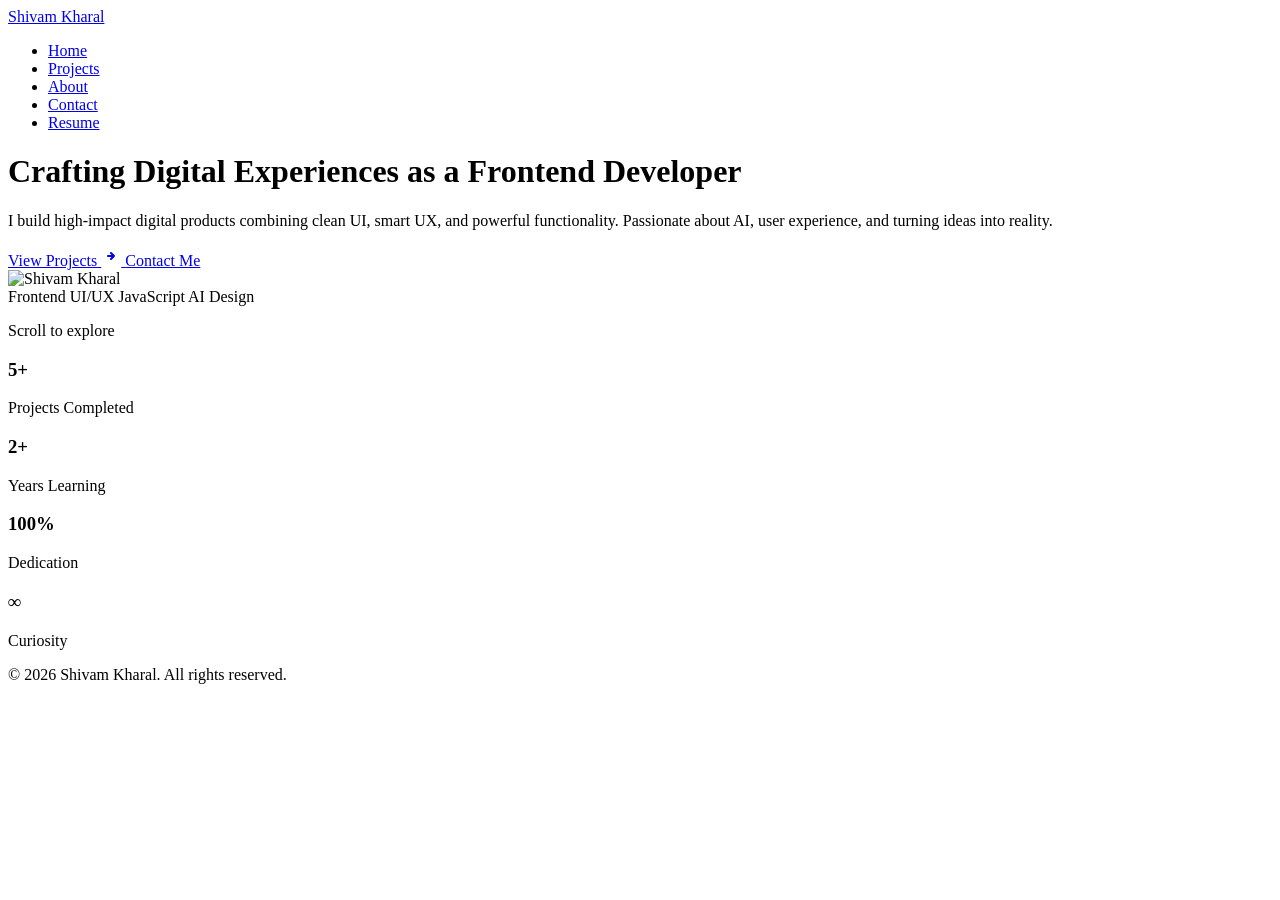
==== index.html @ 294f4e60 "added index.html" ====
<!DOCTYPE html>
<html lang="en">
<head>
    <meta charset="UTF-8">
    <meta name="viewport" content="width=device-width, initial-scale=1.0">
    <meta name="description" content="Shivam Kharal - Aspiring Software Engineer | Frontend Developer | AI & Digital Creator">
    <title>Shivam Kharal | Frontend Developer & AI Creator</title>
    
    <link rel="stylesheet" href="css/style.css">
    <link rel="stylesheet" href="css/animations.css">
    <link rel="stylesheet" href="css/home.css">
</head>
<body>
    <!-- Navigation -->
    <nav class="navbar">
        <div class="navbar-container">
            <a href="index.html" class="navbar-logo">Shivam Kharal</a>
            <ul class="nav-menu">
                <li class="nav-item"><a href="index.html" class="nav-link active" data-page="home">Home</a></li>
                <li class="nav-item"><a href="projects.html" class="nav-link" data-page="projects">Projects</a></li>
                <li class="nav-item"><a href="about.html" class="nav-link" data-page="about">About</a></li>
                <li class="nav-item"><a href="contact.html" class="nav-link" data-page="contact">Contact</a></li>
                <li class="nav-item"><a href="#" class="nav-link nav-cta" onclick="event.preventDefault();">Resume</a></li>
            </ul>
        </div>
    </nav>

    <!-- Hero Section -->
    <main class="hero-container">
        <div class="hero-content">
            <div class="hero-text">
                <h1 class="hero-title">
                    Crafting Digital Experiences
                    <span class="gradient-text">as a Frontend Developer</span>
                </h1>
                <p class="hero-subtitle">
                    I build high-impact digital products combining clean UI, smart UX, and powerful functionality. Passionate about AI, user experience, and turning ideas into reality.
                </p>
                <div class="hero-cta">
                    <a href="projects.html" class="btn btn-primary">
                        View Projects
                        <svg width="20" height="20" viewBox="0 0 20 20" fill="none">
                            <path d="M7 10H13M13 10L10 7M13 10L10 13" stroke="currentColor" stroke-width="2" stroke-linecap="round" stroke-linejoin="round"/>
                        </svg>
                    </a>
                    <a href="contact.html" class="btn btn-secondary">Contact Me</a>
                </div>
            </div>

            <div class="hero-visual">
                <div class="glow-orb orb-1"></div>
                <div class="glow-orb orb-2"></div>
                <div class="hero-image-container">
                    <img id="heroImage" src="shivam Kharal photo 2.jpg" alt="Shivam Kharal" class="hero-profile-image">
                </div>
                <div class="tech-keywords">
                    <span class="keyword float-1">Frontend</span>
                    <span class="keyword float-2">UI/UX</span>
                    <span class="keyword float-3">JavaScript</span>
                    <span class="keyword float-4">AI</span>
                    <span class="keyword float-5">Design</span>
                </div>
            </div>
        </div>

        <!-- Scroll Indicator -->
        <div class="scroll-indicator">
            <div class="scroll-dot"></div>
            <p>Scroll to explore</p>
        </div>
    </main>

    <!-- Quick Stats -->
    <section class="stats-section">
        <div class="stats-container">
            <div class="stat-card">
                <h3>5+</h3>
                <p>Projects Completed</p>
            </div>
            <div class="stat-card">
                <h3>2+</h3>
                <p>Years Learning</p>
            </div>
            <div class="stat-card">
                <h3>100%</h3>
                <p>Dedication</p>
            </div>
            <div class="stat-card">
                <h3>∞</h3>
                <p>Curiosity</p>
            </div>
        </div>
    </section>

    <!-- Footer -->
    <footer class="footer">
        <div class="footer-content">
            <p>&copy; 2026 Shivam Kharal. All rights reserved.</p>
        </div>
    </footer>

    <script src="js/data.js"></script>
    <script src="js/main.js"></script>
    <script src="js/home.js"></script>
</body>
</html>
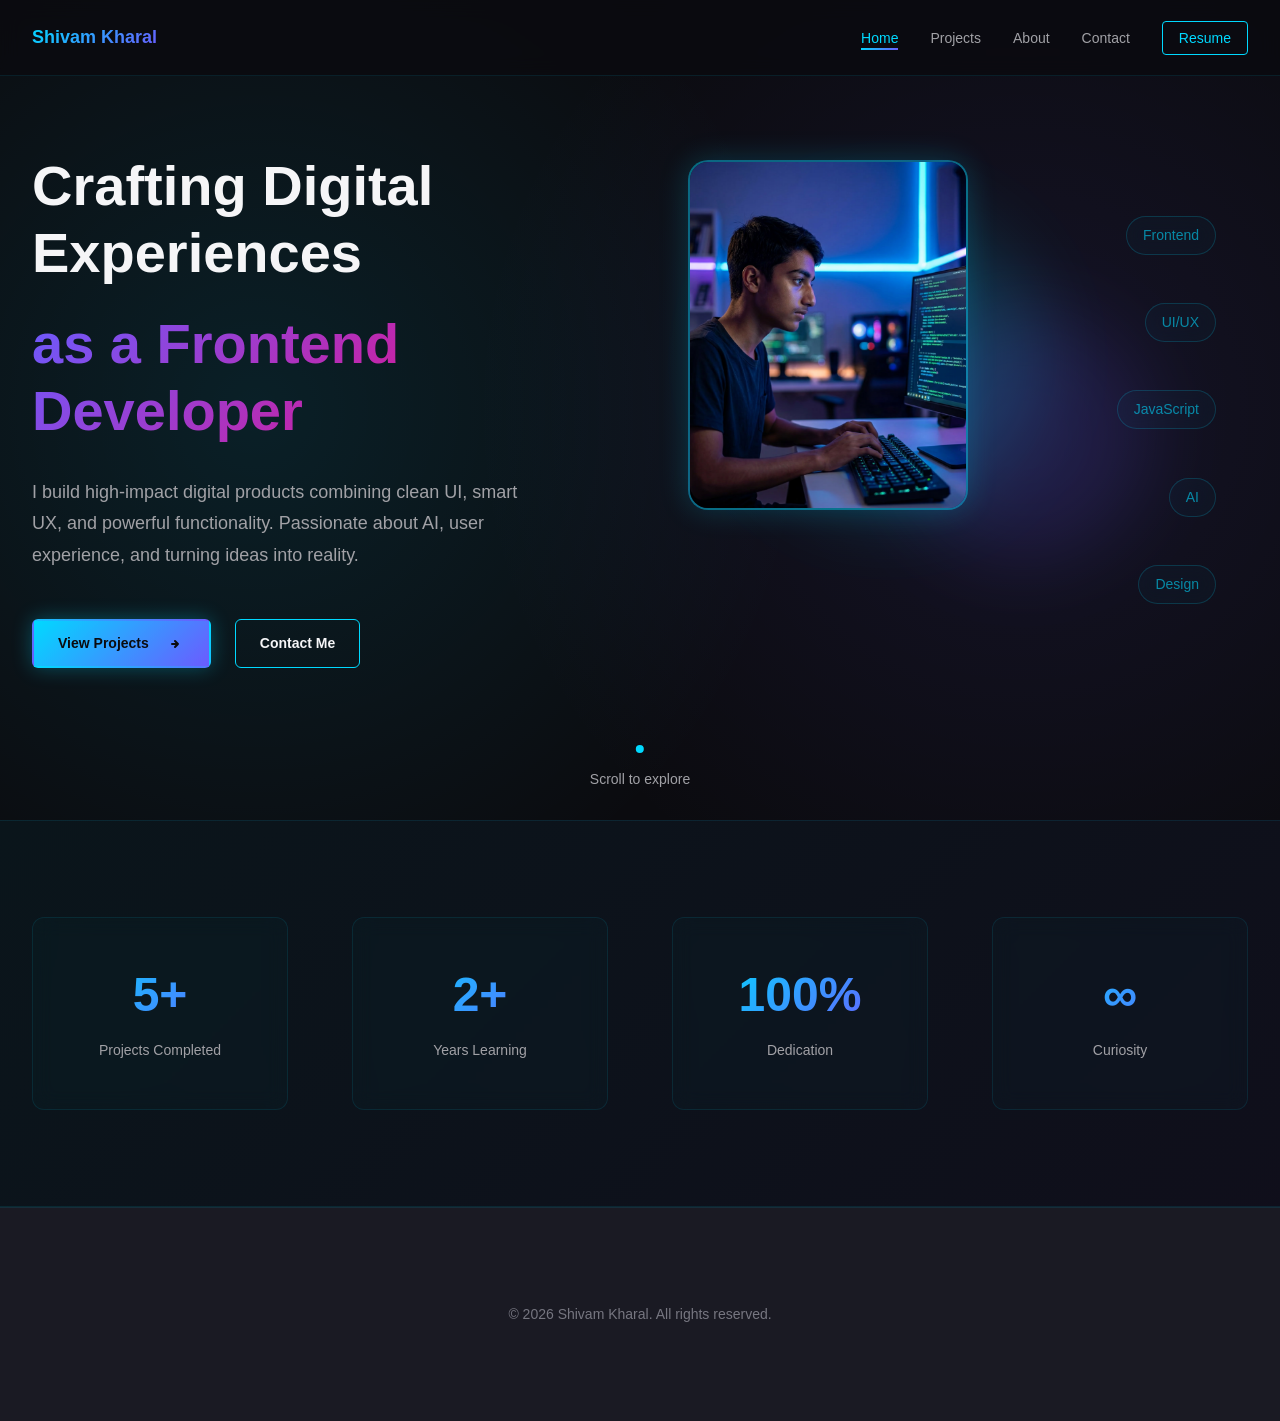
==== commit afe52d48: "Update index.html" ====
--- a/index.html
+++ b/index.html
@@ -6,9 +6,9 @@
     <meta name="description" content="Shivam Kharal - Aspiring Software Engineer | Frontend Developer | AI & Digital Creator">
     <title>Shivam Kharal | Frontend Developer & AI Creator</title>
     
-    <link rel="stylesheet" href="css/style.css">
-    <link rel="stylesheet" href="css/animations.css">
-    <link rel="stylesheet" href="css/home.css">
+    <link rel="stylesheet" href="style.css">
+    <link rel="stylesheet" href="animations.css">
+    <link rel="stylesheet" href="home.css">
 </head>
 <body>
     <!-- Navigation -->
--- a/style.css
+++ b/style.css
@@ -0,0 +1,437 @@
+/* ========================================
+   GLOBAL STYLES & DESIGN SYSTEM
+   ======================================== */
+
+/* EDITABLE CONTENT - Color Scheme */
+:root {
+    /* Colors */
+    --bg-primary: #0B0B0F;
+    --bg-secondary: #1A1A23;
+    --bg-tertiary: #2D2D3D;
+    --text-primary: #F5F5F7;
+    --text-secondary: #A1A1A6;
+    --text-tertiary: #767680;
+    --accent-blue: #00D9FF;
+    --accent-purple: #6B5BFF;
+    --accent-pink: #FF006E;
+    --accent-orange: #FFA500;
+    
+    /* Gradients */
+    --gradient-primary: linear-gradient(135deg, #00D9FF 0%, #6B5BFF 100%);
+    --gradient-secondary: linear-gradient(135deg, #6B5BFF 0%, #FF006E 100%);
+    --gradient-glow: radial-gradient(circle, rgba(0, 217, 255, 0.2) 0%, rgba(107, 91, 255, 0.1) 100%);
+    
+    /* Spacing */
+    --spacing-xs: 0.5rem;
+    --spacing-sm: 1rem;
+    --spacing-md: 1.5rem;
+    --spacing-lg: 2rem;
+    --spacing-xl: 3rem;
+    --spacing-2xl: 4rem;
+    --spacing-3xl: 6rem;
+    
+    /* Typography */
+    --font-primary: -apple-system, BlinkMacSystemFont, 'Segoe UI', 'Helvetica Neue', sans-serif;
+    --font-mono: 'Courier New', monospace;
+    
+    --font-size-xs: 0.75rem;
+    --font-size-sm: 0.875rem;
+    --font-size-base: 1rem;
+    --font-size-lg: 1.125rem;
+    --font-size-xl: 1.5rem;
+    --font-size-2xl: 2rem;
+    --font-size-3xl: 2.5rem;
+    --font-size-4xl: 3rem;
+    --font-size-5xl: 3.5rem;
+    
+    --line-height-tight: 1.2;
+    --line-height-normal: 1.5;
+    --line-height-relaxed: 1.75;
+    
+    /* Effects */
+    --shadow-sm: 0 4px 12px rgba(0, 0, 0, 0.3);
+    --shadow-md: 0 8px 32px rgba(0, 0, 0, 0.4);
+    --shadow-lg: 0 16px 48px rgba(0, 0, 0, 0.5);
+    --shadow-glow: 0 0 30px rgba(0, 217, 255, 0.2);
+    
+    /* Transitions */
+    --transition-fast: 150ms cubic-bezier(0.4, 0, 0.2, 1);
+    --transition-base: 300ms cubic-bezier(0.4, 0, 0.2, 1);
+    --transition-slow: 500ms cubic-bezier(0.4, 0, 0.2, 1);
+}
+
+/* ========================================
+   BASE STYLES
+   ======================================== */
+
+* {
+    margin: 0;
+    padding: 0;
+    box-sizing: border-box;
+}
+
+html {
+    scroll-behavior: smooth;
+}
+
+body {
+    font-family: var(--font-primary);
+    background-color: var(--bg-primary);
+    color: var(--text-primary);
+    line-height: var(--line-height-normal);
+    overflow-x: hidden;
+}
+
+/* ========================================
+   TYPOGRAPHY
+   ======================================== */
+
+h1, h2, h3, h4, h5, h6 {
+    font-weight: 700;
+    line-height: var(--line-height-tight);
+    margin-bottom: var(--spacing-md);
+}
+
+h1 {
+    font-size: var(--font-size-4xl);
+}
+
+h2 {
+    font-size: var(--font-size-3xl);
+}
+
+h3 {
+    font-size: var(--font-size-xl);
+}
+
+p {
+    color: var(--text-secondary);
+    margin-bottom: var(--spacing-md);
+    font-size: var(--font-size-base);
+}
+
+a {
+    color: var(--accent-blue);
+    text-decoration: none;
+    transition: color var(--transition-fast);
+}
+
+a:hover {
+    color: var(--accent-purple);
+}
+
+/* ========================================
+   NAVBAR
+   ======================================== */
+
+.navbar {
+    position: fixed;
+    top: 0;
+    width: 100%;
+    z-index: 1000;
+    backdrop-filter: blur(10px);
+    background-color: rgba(11, 11, 15, 0.8);
+    border-bottom: 1px solid rgba(0, 217, 255, 0.1);
+    padding: var(--spacing-md) 0;
+    animation: slideDown 0.5s ease-out;
+}
+
+.navbar-container {
+    max-width: 1400px;
+    margin: 0 auto;
+    padding: 0 var(--spacing-lg);
+    display: flex;
+    justify-content: space-between;
+    align-items: center;
+}
+
+.navbar-logo {
+    font-size: var(--font-size-lg);
+    font-weight: 700;
+    background: var(--gradient-primary);
+    -webkit-background-clip: text;
+    -webkit-text-fill-color: transparent;
+    background-clip: text;
+    cursor: pointer;
+    transition: transform var(--transition-fast);
+}
+
+.navbar-logo:hover {
+    transform: translateX(2px);
+}
+
+.nav-menu {
+    display: flex;
+    list-style: none;
+    gap: var(--spacing-lg);
+    align-items: center;
+}
+
+.nav-link {
+    color: var(--text-secondary);
+    font-size: var(--font-size-sm);
+    font-weight: 500;
+    position: relative;
+    transition: color var(--transition-base);
+}
+
+.nav-link:after {
+    content: '';
+    position: absolute;
+    bottom: -4px;
+    left: 0;
+    width: 0;
+    height: 2px;
+    background: var(--gradient-primary);
+    transition: width var(--transition-base);
+}
+
+.nav-link:hover:after,
+.nav-link.active:after {
+    width: 100%;
+}
+
+.nav-link:hover,
+.nav-link.active {
+    color: var(--accent-blue);
+}
+
+.nav-cta {
+    padding: 8px 16px;
+    border: 1px solid var(--accent-blue);
+    border-radius: 4px;
+    background: transparent;
+    color: var(--accent-blue);
+    transition: all var(--transition-base);
+}
+
+.nav-cta:hover {
+    background: var(--accent-blue);
+    color: var(--bg-primary);
+    box-shadow: var(--shadow-glow);
+}
+
+/* ========================================
+   BUTTONS
+   ======================================== */
+
+.btn {
+    display: inline-flex;
+    align-items: center;
+    gap: var(--spacing-sm);
+    padding: 12px 24px;
+    font-size: var(--font-size-sm);
+    font-weight: 600;
+    border: none;
+    border-radius: 6px;
+    cursor: pointer;
+    transition: all var(--transition-base);
+    text-decoration: none;
+    position: relative;
+    overflow: hidden;
+}
+
+.btn::before {
+    content: '';
+    position: absolute;
+    top: 0;
+    left: -100%;
+    width: 100%;
+    height: 100%;
+    background: rgba(255, 255, 255, 0.1);
+    transition: left var(--transition-base);
+    z-index: -1;
+}
+
+.btn:hover::before {
+    left: 100%;
+}
+
+.btn-primary {
+    background: var(--gradient-primary);
+    color: var(--bg-primary);
+    border: 2px solid transparent;
+    box-shadow: 0 0 20px rgba(0, 217, 255, 0.3);
+}
+
+.btn-primary:hover {
+    box-shadow: 0 0 30px rgba(0, 217, 255, 0.5);
+    transform: translateY(-2px);
+}
+
+.btn-secondary {
+    background: transparent;
+    color: var(--text-primary);
+    border: 1px solid var(--accent-blue);
+}
+
+.btn-secondary:hover {
+    background: var(--accent-blue);
+    color: var(--bg-primary);
+}
+
+/* ========================================
+   GRADIENT TEXT
+   ======================================== */
+
+.gradient-text {
+    background: var(--gradient-secondary);
+    -webkit-background-clip: text;
+    -webkit-text-fill-color: transparent;
+    background-clip: text;
+}
+
+/* ========================================
+   CONTAINERS & SECTIONS
+   ======================================== */
+
+main {
+    min-height: 100vh;
+    padding-top: 80px;
+}
+
+section {
+    padding: var(--spacing-3xl) var(--spacing-lg);
+}
+
+.container {
+    max-width: 1400px;
+    margin: 0 auto;
+}
+
+/* ========================================
+   FOOTER
+   ======================================== */
+
+.footer {
+    background-color: var(--bg-secondary);
+    border-top: 1px solid rgba(0, 217, 255, 0.1);
+    padding: var(--spacing-3xl) var(--spacing-lg);
+    text-align: center;
+}
+
+.footer-content {
+    max-width: 1400px;
+    margin: 0 auto;
+}
+
+.footer-content p {
+    color: var(--text-tertiary);
+    font-size: var(--font-size-sm);
+    margin: 0;
+}
+
+/* ========================================
+   RESPONSIVE DESIGN
+   ======================================== */
+
+@media (max-width: 768px) {
+    .navbar-container {
+        padding: 0 var(--spacing-md);
+    }
+
+    .nav-menu {
+        gap: var(--spacing-md);
+    }
+
+    h1 {
+        font-size: var(--font-size-3xl);
+    }
+
+    h2 {
+        font-size: var(--font-size-2xl);
+    }
+
+    .btn {
+        padding: 10px 20px;
+        font-size: var(--font-size-sm);
+    }
+
+    section {
+        padding: var(--spacing-2xl) var(--spacing-md);
+    }
+}
+
+@media (max-width: 480px) {
+    .navbar {
+        padding: var(--spacing-sm) 0;
+    }
+
+    .navbar-container {
+        padding: 0 var(--spacing-md);
+    }
+
+    .nav-menu {
+        gap: var(--spacing-sm);
+        font-size: var(--font-size-xs);
+    }
+
+    .nav-cta {
+        display: none;
+    }
+
+    h1 {
+        font-size: var(--font-size-2xl);
+    }
+
+    h2 {
+        font-size: var(--font-size-xl);
+    }
+
+    .btn {
+        padding: 10px 16px;
+        font-size: var(--font-size-xs);
+    }
+
+    section {
+        padding: var(--spacing-xl) var(--spacing-md);
+    }
+}
+
+/* ========================================
+   UTILITY CLASSES
+   ======================================== */
+
+.text-center {
+    text-align: center;
+}
+
+.text-left {
+    text-align: left;
+}
+
+.text-right {
+    text-align: right;
+}
+
+.mb-sm {
+    margin-bottom: var(--spacing-sm);
+}
+
+.mb-md {
+    margin-bottom: var(--spacing-md);
+}
+
+.mb-lg {
+    margin-bottom: var(--spacing-lg);
+}
+
+.mt-sm {
+    margin-top: var(--spacing-sm);
+}
+
+.mt-md {
+    margin-top: var(--spacing-md);
+}
+
+.mt-lg {
+    margin-top: var(--spacing-lg);
+}
+
+.opacity-low {
+    opacity: 0.6;
+}
+
+.opacity-medium {
+    opacity: 0.8;
+}
--- a/animations.css
+++ b/animations.css
@@ -0,0 +1,373 @@
+/* ========================================
+   ANIMATIONS & TRANSITIONS
+   ======================================== */
+
+/* Slide Down Animation */
+@keyframes slideDown {
+    from {
+        opacity: 0;
+        transform: translateY(-30px);
+    }
+    to {
+        opacity: 1;
+        transform: translateY(0);
+    }
+}
+
+/* Fade In Animation */
+@keyframes fadeIn {
+    from {
+        opacity: 0;
+    }
+    to {
+        opacity: 1;
+    }
+}
+
+/* Fade In Up Animation */
+@keyframes fadeInUp {
+    from {
+        opacity: 0;
+        transform: translateY(30px);
+    }
+    to {
+        opacity: 1;
+        transform: translateY(0);
+    }
+}
+
+/* Fade In Down Animation */
+@keyframes fadeInDown {
+    from {
+        opacity: 0;
+        transform: translateY(-30px);
+    }
+    to {
+        opacity: 1;
+        transform: translateY(0);
+    }
+}
+
+/* Fade In Left Animation */
+@keyframes fadeInLeft {
+    from {
+        opacity: 0;
+        transform: translateX(-30px);
+    }
+    to {
+        opacity: 1;
+        transform: translateX(0);
+    }
+}
+
+/* Fade In Right Animation */
+@keyframes fadeInRight {
+    from {
+        opacity: 0;
+        transform: translateX(30px);
+    }
+    to {
+        opacity: 1;
+        transform: translateX(0);
+    }
+}
+
+/* Scale In Animation */
+@keyframes scaleIn {
+    from {
+        opacity: 0;
+        transform: scale(0.9);
+    }
+    to {
+        opacity: 1;
+        transform: scale(1);
+    }
+}
+
+/* Glow Animation */
+@keyframes glow {
+    0%, 100% {
+        box-shadow: 0 0 20px rgba(0, 217, 255, 0.3), inset 0 0 20px rgba(0, 217, 255, 0.1);
+    }
+    50% {
+        box-shadow: 0 0 40px rgba(0, 217, 255, 0.6), inset 0 0 30px rgba(0, 217, 255, 0.2);
+    }
+}
+
+/* Pulse Animation */
+@keyframes pulse {
+    0%, 100% {
+        opacity: 1;
+    }
+    50% {
+        opacity: 0.5;
+    }
+}
+
+/* Float Animation */
+@keyframes float {
+    0%, 100% {
+        transform: translateY(0px);
+    }
+    50% {
+        transform: translateY(-15px);
+    }
+}
+
+/* Float Delayed Animation */
+@keyframes floatDelayed {
+    0%, 100% {
+        transform: translateY(0px);
+    }
+    50% {
+        transform: translateY(-20px);
+    }
+}
+
+/* Typing Animation */
+@keyframes typing {
+    from {
+        width: 0;
+    }
+    to {
+        width: 100%;
+    }
+}
+
+/* Blink Cursor Animation */
+@keyframes blink {
+    0%, 100% {
+        opacity: 1;
+    }
+    50% {
+        opacity: 0;
+    }
+}
+
+/* Gradient Shift Animation */
+@keyframes gradientShift {
+    0% {
+        background-position: 0% 50%;
+    }
+    50% {
+        background-position: 100% 50%;
+    }
+    100% {
+        background-position: 0% 50%;
+    }
+}
+
+/* Rotate Animation */
+@keyframes rotate {
+    from {
+        transform: rotate(0deg);
+    }
+    to {
+        transform: rotate(360deg);
+    }
+}
+
+/* Bounce Animation */
+@keyframes bounce {
+    0%, 100% {
+        transform: translateY(0);
+    }
+    50% {
+        transform: translateY(-10px);
+    }
+}
+
+/* Shimmer Animation */
+@keyframes shimmer {
+    0% {
+        background-position: -1000px 0;
+    }
+    100% {
+        background-position: 1000px 0;
+    }
+}
+
+/* Orb Float Animation */
+@keyframes orbFloat1 {
+    0%, 100% {
+        transform: translate(0, 0);
+    }
+    25% {
+        transform: translate(30px, -40px);
+    }
+    50% {
+        transform: translate(0, -80px);
+    }
+    75% {
+        transform: translate(-30px, -40px);
+    }
+}
+
+@keyframes orbFloat2 {
+    0%, 100% {
+        transform: translate(0, 0);
+    }
+    25% {
+        transform: translate(-40px, 30px);
+    }
+    50% {
+        transform: translate(-80px, 0);
+    }
+    75% {
+        transform: translate(-40px, -30px);
+    }
+}
+
+/* Slide Down Text Animation */
+@keyframes slideDownText {
+    from {
+        opacity: 0;
+        transform: translateY(-20px);
+    }
+    to {
+        opacity: 1;
+        transform: translateY(0);
+    }
+}
+
+/* Glow Border Animation */
+@keyframes glowBorder {
+    0% {
+        border-color: rgba(0, 217, 255, 0.3);
+        box-shadow: inset 0 0 10px rgba(0, 217, 255, 0.1), 0 0 10px rgba(0, 217, 255, 0.1);
+    }
+    50% {
+        border-color: rgba(0, 217, 255, 0.8);
+        box-shadow: inset 0 0 20px rgba(0, 217, 255, 0.2), 0 0 20px rgba(0, 217, 255, 0.3);
+    }
+    100% {
+        border-color: rgba(0, 217, 255, 0.3);
+        box-shadow: inset 0 0 10px rgba(0, 217, 255, 0.1), 0 0 10px rgba(0, 217, 255, 0.1);
+    }
+}
+
+/* Scroll Indicator Bounce */
+@keyframes scrollBounce {
+    0%, 20%, 50%, 80%, 100% {
+        transform: translateY(0);
+    }
+    40% {
+        transform: translateY(-10px);
+    }
+    60% {
+        transform: translateY(-5px);
+    }
+}
+
+/* Animation Helper Classes */
+.animate-fade-in {
+    animation: fadeIn 0.6s ease-out;
+}
+
+.animate-fade-in-up {
+    animation: fadeInUp 0.6s ease-out;
+}
+
+.animate-fade-in-down {
+    animation: fadeInDown 0.6s ease-out;
+}
+
+.animate-fade-in-left {
+    animation: fadeInLeft 0.6s ease-out;
+}
+
+.animate-fade-in-right {
+    animation: fadeInRight 0.6s ease-out;
+}
+
+.animate-scale-in {
+    animation: scaleIn 0.6s ease-out;
+}
+
+.animate-glow {
+    animation: glow 2s ease-in-out infinite;
+}
+
+.animate-pulse {
+    animation: pulse 2s ease-in-out infinite;
+}
+
+.animate-float {
+    animation: float 6s ease-in-out infinite;
+}
+
+.animate-bounce {
+    animation: bounce 2s ease-in-out infinite;
+}
+
+/* Stagger Animations for Lists */
+.animate-stagger > * {
+    animation: fadeInUp 0.6s ease-out;
+}
+
+.animate-stagger > *:nth-child(1) {
+    animation-delay: 0.1s;
+}
+
+.animate-stagger > *:nth-child(2) {
+    animation-delay: 0.2s;
+}
+
+.animate-stagger > *:nth-child(3) {
+    animation-delay: 0.3s;
+}
+
+.animate-stagger > *:nth-child(4) {
+    animation-delay: 0.4s;
+}
+
+.animate-stagger > *:nth-child(5) {
+    animation-delay: 0.5s;
+}
+
+.animate-stagger > *:nth-child(6) {
+    animation-delay: 0.6s;
+}
+
+/* Scroll Animation Trigger (Used with JS) */
+.scroll-animate {
+    opacity: 0;
+    transform: translateY(30px);
+    transition: opacity 0.6s ease-out, transform 0.6s ease-out;
+}
+
+.scroll-animate.active {
+    opacity: 1;
+    transform: translateY(0);
+}
+
+/* Hover Scale Effect */
+.hover-scale {
+    transition: transform 0.3s ease-out;
+}
+
+.hover-scale:hover {
+    transform: scale(1.05);
+}
+
+/* Hover Glow Effect */
+.hover-glow {
+    transition: box-shadow 0.3s ease-out;
+}
+
+.hover-glow:hover {
+    box-shadow: var(--shadow-glow);
+}
+
+/* Smooth Transitions */
+.transition-smooth {
+    transition: all var(--transition-base);
+}
+
+.transition-fast {
+    transition: all var(--transition-fast);
+}
+
+.transition-slow {
+    transition: all var(--transition-slow);
+}
--- a/home.css
+++ b/home.css
@@ -0,0 +1,413 @@
+/* ========================================
+   HOME PAGE STYLES
+   ======================================== */
+
+.hero-container {
+    position: relative;
+    min-height: calc(100vh - 80px);
+    display: flex;
+    flex-direction: column;
+    justify-content: center;
+    align-items: center;
+    padding: var(--spacing-3xl) var(--spacing-lg);
+    overflow: hidden;
+}
+
+.hero-container::before {
+    content: '';
+    position: absolute;
+    top: 0;
+    left: 0;
+    right: 0;
+    bottom: 0;
+    background: radial-gradient(circle at 20% 50%, rgba(0, 217, 255, 0.1) 0%, transparent 50%),
+                radial-gradient(circle at 80% 50%, rgba(107, 91, 255, 0.1) 0%, transparent 50%);
+    pointer-events: none;
+    z-index: 0;
+}
+
+.hero-content {
+    display: grid;
+    grid-template-columns: 1fr 1fr;
+    gap: var(--spacing-3xl);
+    max-width: 1400px;
+    width: 100%;
+    position: relative;
+    z-index: 1;
+    align-items: center;
+}
+
+.hero-text {
+    animation: fadeInLeft 0.8s ease-out;
+}
+
+.hero-title {
+    font-size: var(--font-size-5xl);
+    line-height: var(--line-height-tight);
+    margin-bottom: var(--spacing-lg);
+    color: var(--text-primary);
+}
+
+.hero-title .gradient-text {
+    display: block;
+    margin-top: var(--spacing-md);
+    animation: slideDownText 0.8s ease-out 0.2s backwards;
+}
+
+.hero-subtitle {
+    font-size: var(--font-size-lg);
+    color: var(--text-secondary);
+    margin-bottom: var(--spacing-xl);
+    line-height: var(--line-height-relaxed);
+    max-width: 500px;
+    animation: fadeInUp 0.8s ease-out 0.3s backwards;
+}
+
+.hero-cta {
+    display: flex;
+    gap: var(--spacing-md);
+    animation: fadeInUp 0.8s ease-out 0.4s backwards;
+}
+
+.hero-visual {
+    position: relative;
+    height: 500px;
+    animation: fadeInRight 0.8s ease-out;
+}
+
+.glow-orb {
+    position: absolute;
+    border-radius: 50%;
+    filter: blur(40px);
+    opacity: 0.3;
+    animation: orbFloat1 8s ease-in-out infinite;
+}
+
+.orb-1 {
+    width: 300px;
+    height: 300px;
+    background: rgba(0, 217, 255, 0.6);
+    top: 50px;
+    left: 50px;
+    animation: orbFloat1 10s ease-in-out infinite;
+}
+
+.orb-2 {
+    width: 250px;
+    height: 250px;
+    background: rgba(107, 91, 255, 0.5);
+    bottom: 100px;
+    right: 100px;
+    animation: orbFloat2 12s ease-in-out infinite;
+}
+
+.hero-image-container {
+    position: absolute;
+    width: 280px;
+    height: 350px;
+    display: flex;
+    justify-content: center;
+    align-items: center;
+    border: 2px solid rgba(0, 217, 255, 0.4);
+    border-radius: 20px;
+    overflow: hidden;
+    background: linear-gradient(135deg, rgba(0, 217, 255, 0.1) 0%, rgba(107, 91, 255, 0.1) 100%);
+    backdrop-filter: blur(10px);
+    box-shadow: 0 0 30px rgba(0, 217, 255, 0.2), inset 0 0 20px rgba(0, 217, 255, 0.05);
+    animation: fadeInUp 0.8s ease-out 0.4s backwards;
+    transition: all var(--transition-base);
+    z-index: 2;
+}
+
+.hero-image-container:hover {
+    border-color: rgba(0, 217, 255, 0.7);
+    box-shadow: 0 0 40px rgba(0, 217, 255, 0.4), inset 0 0 30px rgba(0, 217, 255, 0.1);
+    transform: translateY(-10px);
+}
+
+.hero-profile-image {
+    width: 100%;
+    height: 100%;
+    object-fit: cover;
+    object-position: center;
+    display: block;
+    transition: transform var(--transition-base);
+}
+
+.hero-image-container:hover .hero-profile-image {
+    transform: scale(1.05);
+}
+
+.tech-keywords {
+    position: absolute;
+    width: 100%;
+    height: 100%;
+    display: flex;
+    flex-direction: column;
+    justify-content: space-around;
+    align-items: flex-end;
+    padding: var(--spacing-lg);
+}
+
+.keyword {
+    font-size: var(--font-size-sm);
+    color: var(--accent-blue);
+    padding: 8px 16px;
+    border: 1px solid rgba(0, 217, 255, 0.3);
+    border-radius: 20px;
+    background: rgba(0, 217, 255, 0.05);
+    backdrop-filter: blur(10px);
+    opacity: 0.6;
+    transition: all var(--transition-base);
+}
+
+.keyword:hover {
+    opacity: 1;
+    border-color: var(--accent-blue);
+    background: rgba(0, 217, 255, 0.1);
+    box-shadow: 0 0 15px rgba(0, 217, 255, 0.2);
+}
+
+.float-1 {
+    animation: float 6s ease-in-out infinite;
+}
+
+.float-2 {
+    animation: float 7s ease-in-out infinite;
+    animation-delay: 0.3s;
+}
+
+.float-3 {
+    animation: float 8s ease-in-out infinite;
+    animation-delay: 0.6s;
+}
+
+.float-4 {
+    animation: float 6.5s ease-in-out infinite;
+    animation-delay: 0.9s;
+}
+
+.float-5 {
+    animation: float 7.5s ease-in-out infinite;
+    animation-delay: 1.2s;
+}
+
+/* Scroll Indicator */
+.scroll-indicator {
+    position: absolute;
+    bottom: 30px;
+    left: 50%;
+    transform: translateX(-50%);
+    display: flex;
+    flex-direction: column;
+    align-items: center;
+    gap: var(--spacing-sm);
+    color: var(--text-secondary);
+    z-index: 1;
+    animation: fadeIn 1s ease-out 0.8s backwards;
+}
+
+.scroll-dot {
+    width: 8px;
+    height: 8px;
+    border-radius: 50%;
+    background: var(--accent-blue);
+    animation: scrollBounce 2s ease-in-out infinite;
+}
+
+.scroll-indicator p {
+    font-size: var(--font-size-sm);
+    margin: 0;
+}
+
+/* Stats Section */
+.stats-section {
+    padding: var(--spacing-3xl) var(--spacing-lg);
+    background: linear-gradient(135deg, rgba(0, 217, 255, 0.05) 0%, rgba(107, 91, 255, 0.05) 100%);
+    border-top: 1px solid rgba(0, 217, 255, 0.1);
+    border-bottom: 1px solid rgba(0, 217, 255, 0.1);
+}
+
+.stats-container {
+    max-width: 1400px;
+    margin: 0 auto;
+    display: grid;
+    grid-template-columns: repeat(auto-fit, minmax(250px, 1fr));
+    gap: var(--spacing-2xl);
+}
+
+.stat-card {
+    text-align: center;
+    padding: var(--spacing-xl) var(--spacing-lg);
+    border: 1px solid rgba(0, 217, 255, 0.1);
+    border-radius: 12px;
+    background: rgba(0, 217, 255, 0.02);
+    backdrop-filter: blur(10px);
+    transition: all var(--transition-base);
+    animation: fadeInUp 0.6s ease-out;
+}
+
+.stat-card:hover {
+    border-color: rgba(0, 217, 255, 0.3);
+    background: rgba(0, 217, 255, 0.05);
+    box-shadow: 0 0 20px rgba(0, 217, 255, 0.15);
+    transform: translateY(-5px);
+}
+
+.stat-card h3 {
+    font-size: var(--font-size-4xl);
+    background: var(--gradient-primary);
+    -webkit-background-clip: text;
+    -webkit-text-fill-color: transparent;
+    background-clip: text;
+    margin-bottom: var(--spacing-sm);
+}
+
+.stat-card p {
+    color: var(--text-secondary);
+    font-size: var(--font-size-sm);
+    margin: 0;
+}
+
+/* Responsive Design */
+@media (max-width: 1024px) {
+    .hero-content {
+        grid-template-columns: 1fr;
+        gap: var(--spacing-2xl);
+    }
+
+    .hero-visual {
+        height: 400px;
+    }
+
+    .glow-orb {
+        filter: blur(30px);
+    }
+
+    .orb-1 {
+        width: 250px;
+        height: 250px;
+    }
+
+    .orb-2 {
+        width: 200px;
+        height: 200px;
+    }
+
+    .hero-image-container {
+        width: 250px;
+        height: 320px;
+    }
+}
+
+@media (max-width: 768px) {
+    .hero-container {
+        min-height: calc(100vh - 70px);
+        padding: var(--spacing-2xl) var(--spacing-md);
+    }
+
+    .hero-title {
+        font-size: var(--font-size-3xl);
+    }
+
+    .hero-subtitle {
+        font-size: var(--font-size-base);
+    }
+
+    .hero-cta {
+        flex-direction: column;
+    }
+
+    .hero-visual {
+        height: 300px;
+    }
+
+    .glow-orb {
+        filter: blur(20px);
+        opacity: 0.2;
+    }
+
+    .orb-1 {
+        width: 200px;
+        height: 200px;
+    }
+
+    .orb-2 {
+        width: 150px;
+        height: 150px;
+    }
+
+    .hero-image-container {
+        width: 200px;
+        height: 280px;
+    }
+
+    .tech-keywords {
+        flex-direction: row;
+        flex-wrap: wrap;
+        justify-content: center;
+        align-items: center;
+        gap: var(--spacing-sm);
+    }
+
+    .keyword {
+        font-size: var(--font-size-xs);
+        padding: 6px 12px;
+    }
+
+    .stats-container {
+        grid-template-columns: repeat(2, 1fr);
+        gap: var(--spacing-lg);
+    }
+}
+
+@media (max-width: 480px) {
+    .hero-container {
+        min-height: calc(100vh - 60px);
+        padding: var(--spacing-xl) var(--spacing-md);
+    }
+
+    .hero-title {
+        font-size: var(--font-size-2xl);
+    }
+
+    .hero-subtitle {
+        font-size: var(--font-size-sm);
+    }
+
+    .hero-visual {
+        height: 250px;
+    }
+
+    .glow-orb {
+        filter: blur(15px);
+    }
+
+    .orb-1 {
+        width: 150px;
+        height: 150px;
+        top: 20px;
+        left: 20px;
+    }
+
+    .orb-2 {
+        width: 120px;
+        height: 120px;
+        bottom: 50px;
+        right: 50px;
+    }
+
+    .hero-image-container {
+        width: 160px;
+        height: 220px;
+        border-radius: 16px;
+    }
+
+    .stats-container {
+        grid-template-columns: 1fr;
+    }
+
+    .stat-card h3 {
+        font-size: var(--font-size-3xl);
+    }
+}
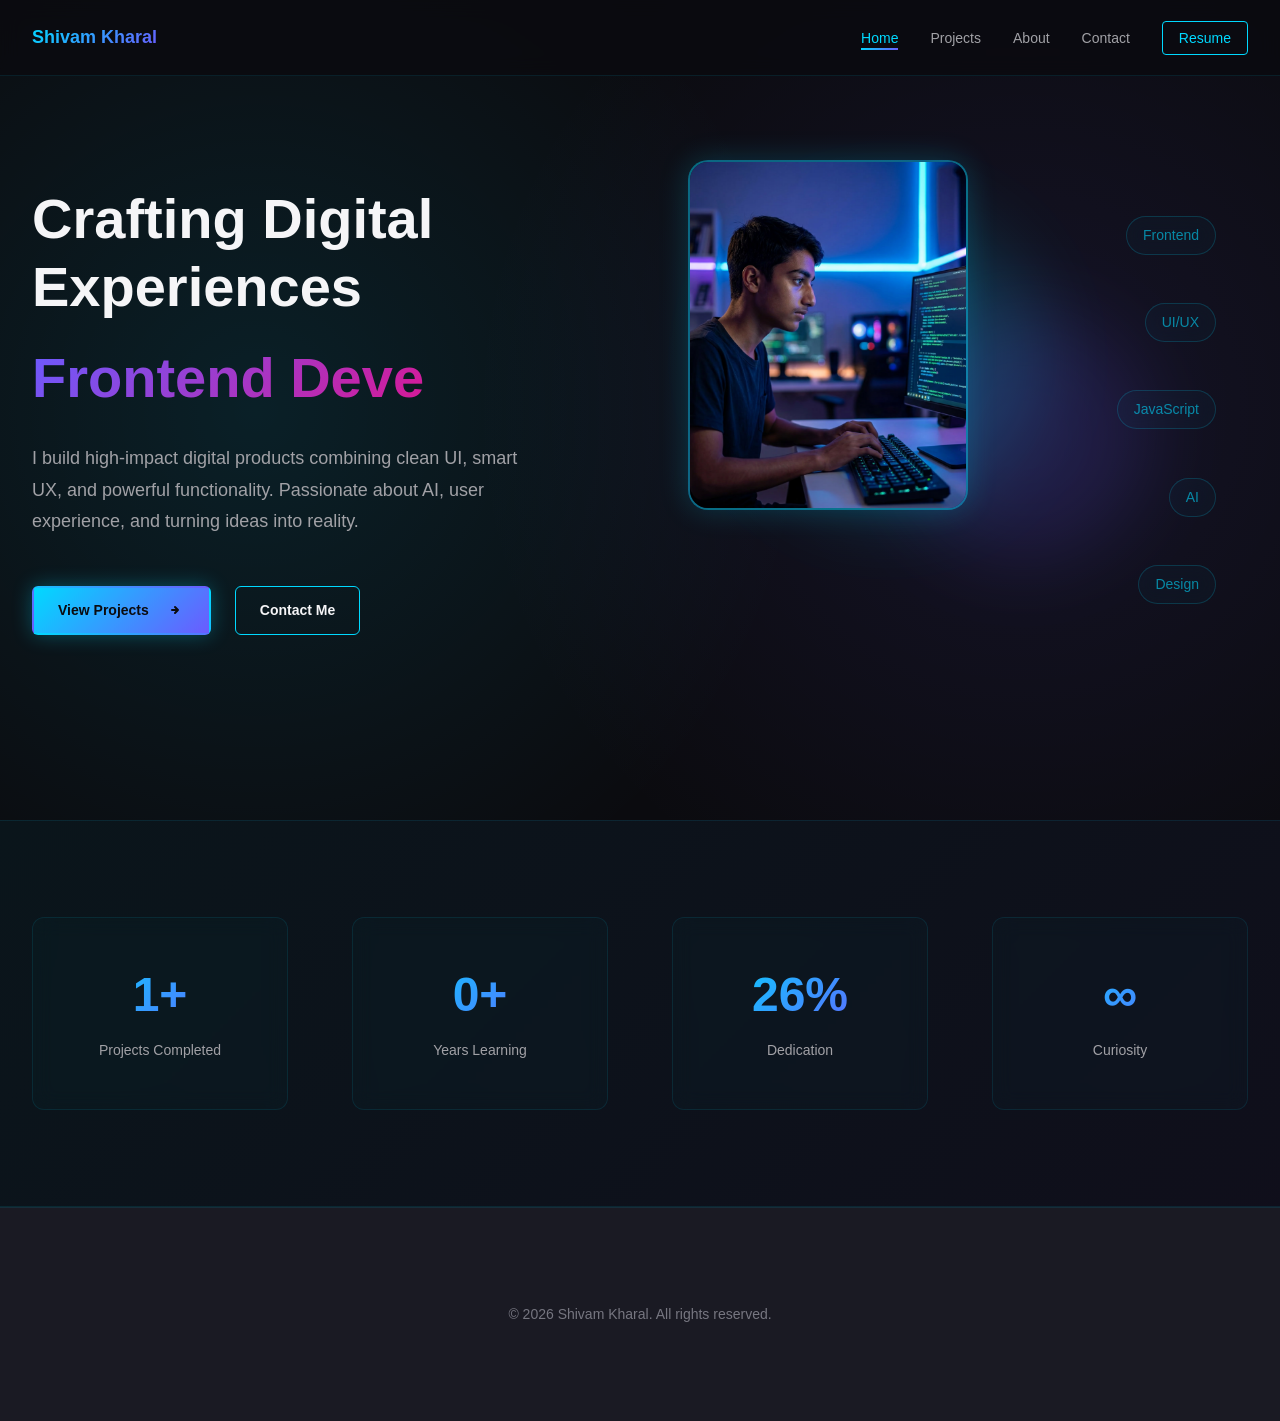
==== commit 10e6a845: "Update index.html" ====
--- a/index.html
+++ b/index.html
@@ -99,8 +99,8 @@
         </div>
     </footer>
 
-    <script src="js/data.js"></script>
-    <script src="js/main.js"></script>
-    <script src="js/home.js"></script>
+    <script src="data.js"></script>
+    <script src="main.js"></script>
+    <script src="home.js"></script>
 </body>
 </html>
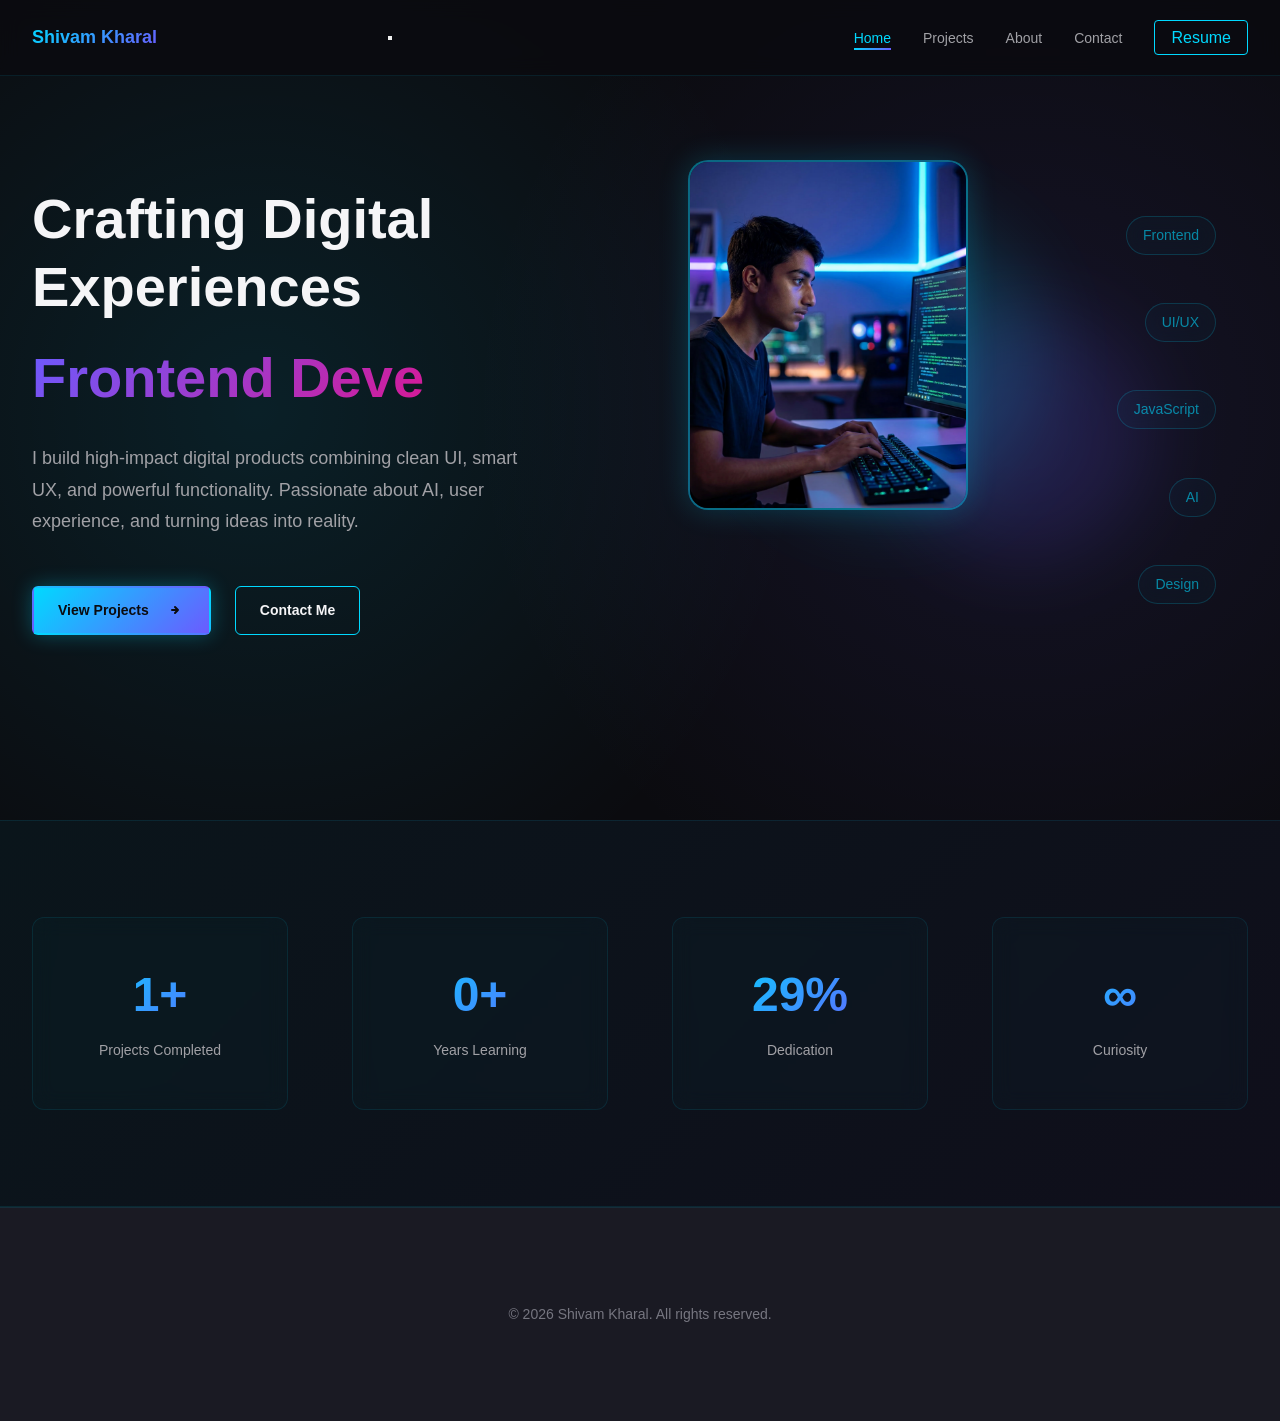
==== commit 7319cf4b: "Update index.html" ====
--- a/index.html
+++ b/index.html
@@ -15,12 +15,18 @@
     <nav class="navbar">
         <div class="navbar-container">
             <a href="index.html" class="navbar-logo">Shivam Kharal</a>
-            <ul class="nav-menu">
+            <button class="menu-toggle" id="menuToggle" aria-label="Toggle navigation menu" aria-expanded="false">
+                <span></span>
+                <span></span>
+                <span></span>
+            </button>
+            <div class="menu-overlay" id="menuOverlay"></div>
+            <ul class="nav-menu" id="navMenu">
                 <li class="nav-item"><a href="index.html" class="nav-link active" data-page="home">Home</a></li>
                 <li class="nav-item"><a href="projects.html" class="nav-link" data-page="projects">Projects</a></li>
                 <li class="nav-item"><a href="about.html" class="nav-link" data-page="about">About</a></li>
                 <li class="nav-item"><a href="contact.html" class="nav-link" data-page="contact">Contact</a></li>
-                <li class="nav-item"><a href="#" class="nav-link nav-cta" onclick="event.preventDefault();">Resume</a></li>
+                <li class="nav-item"><a href="#" class="nav-cta" onclick="event.preventDefault();">Resume</a></li>
             </ul>
         </div>
     </nav>
